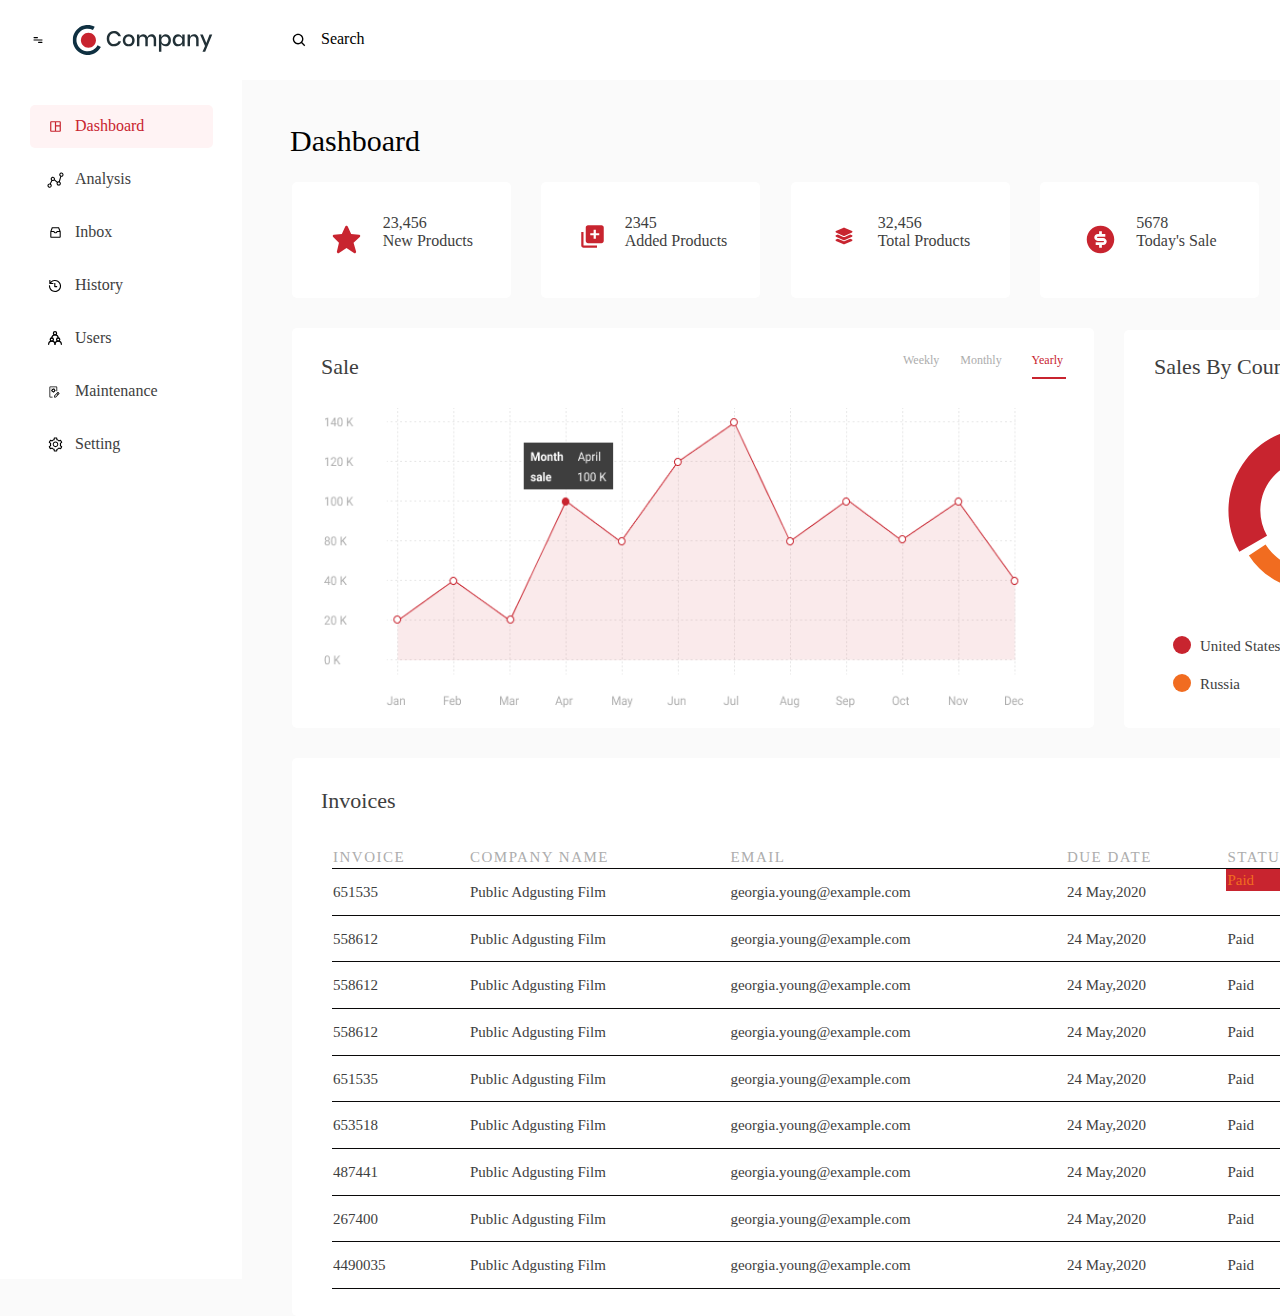
==== HTML Training Assignment/dashboard.html @ 665426aa "Add files via upload" ====
<!DOCTYPE html>

<head>
    <title>Dashboard</title>
    <link rel="stylesheet" href="css/dashboard.css" type="text/css">


</head>

<body>
    <div class="header">
        <img src="images\Assets\menu-bar.svg" alt="Menu-bar" class="menu-bar">
        <img src="images\Assets\logo.svg" alt="logo" class="logo">
        <img src="images\Assets\search-icon.svg" alt="search-icon" class="search-icon">
        <div class="search">
            Search
        </div>
        <img src="images/Assets/notification-icon.svg" alt="notification" class="notification">
        <img src="images/Assets/profile.png" alt="profile" class="profile">
        <div class="name">
            John Doe
        </div>
        <img src="images/Assets/downward-arrow.svg" alt="dwn-arrow" class="dwn-arrow">
    </div>

    <div class="navigation">
        <div class="dashboard">
            <div class="dashbrd">Dashboard</div>
        </div>
        <img src="images/Assets/dashboard-active.svg" alt="dashboard" class="dashboard-img">
        <div class="analysis">Analysis</div>
        <img src="images/Assets/graph-default.svg " alt="analysis" class="as">
        <div class="inbox">Inbox</div>
        <img src="images/Assets/inbox-default.svg " alt="inbox" class="inb">
        <div class="history">History</div>
        <img src="images/Assets/clock-default.svg " alt="history" class="his">
        <div class="users">Users</div>
        <img src="images/Assets/user-default.svg " alt="users" class="user">
        <div class="maintenance">Maintenance</div>
        <img src="images/Assets/maintenance-default.svg " alt="maintenance" class="mtn">
        <div class="setting">Setting</div>
        <img src="images/Assets/setting-default.svg " alt="setting" class="set">
    </div>

    <div class="dashbrd1">Dashboard</div>


    <div class="bx1">
        <img src="images/Assets/star.svg" alt="star" class="star">
        <div class="text1">23,456<br>New Products</div>
    </div>
    <div class="bx2">
        <img src="images/Assets/new-product.svg" alt="new-product" class="n-product">
        <div class="text2">2345<br>Added Products</div>
    </div>
    <div class="bx3">
        <img src="images/Assets/total-product.svg" alt="total" class="total">
        <div class="text3">32,456<br>Total Products</div>
    </div>
    <div class="bx4">
        <img src="images/Assets/dollar-filled.svg" alt="dollar" class="dollar">
        <div class="text4">5678<br>Today's Sale</div>
    </div>
    <div class="bx5">
        <img src="images/Assets/money-bag.svg" alt="money-bag" class="m-bag">
        <div class="text5">33,5342<br>Total Sale</div>
    </div>

    <div class="graph1">
        <div class="sale">Sale</div>
        <img src="images/Assets/data-graph.png" alt="Graph" class="grp1">
        <div class="w-m">Weekly &nbsp; &nbsp; &nbsp; Monthly</div>
        <div class="yr">Yearly</div>
        <div class="u"></div>
    </div>
    <div class="graph2">
        <img src="images/Assets/pie-chart.svg" alt="Pie Chart" class="grp2">
        <div class="sales-cntry">Sales By Country</div>
        <div class="rc1"></div>
        <div class="c1">United States of America</div>
        <div class="rc2"></div>
        <div class="c2">Russia</div>
        <div class="rc3"></div>
        <div class="c3">Canada</div>
        <div class="rc4"></div>
        <div class="c4">India</div>
    </div>

    <!-- .........................................................................................    -->

    <div class="ttable">

        <table class="table">

            <div class="t-h">Invoices</div>
            <div class="viewAll">View All</div>
            <br>
            <br>
            <thead>
                <tr>
                    <th scope="col">INVOICE</th>
                    <th scope="col">COMPANY NAME</th>
                    <th scope="col">EMAIL</th>
                    <th scope="col">DUE DATE</th>
                    <th scope="col">STATUS</th>
                    <th scope="col">AMOUNT</th>
                </tr>
            </thead>
            <tbody>
                <tr>
                    <td>651535</td>
                    <td>Public Adgusting Film</td>
                    <td>georgia.young@example.com</td>
                    <td>24 May,2020</td>
                    <td class="p">Paid</td>
                    <td>$47,800</td>
                </tr>
                <tr>
                    <td>558612</td>
                    <td>Public Adgusting Film</td>
                    <td>georgia.young@example.com</td>
                    <td>24 May,2020</td>
                    <td>Paid</td>
                    <td>$47,800</td>
                </tr>
                <tr>
                    <td>558612</td>
                    <td>Public Adgusting Film</td>
                    <td>georgia.young@example.com</td>
                    <td>24 May,2020</td>
                    <td>Paid</td>
                    <td>$47,800</td>
                </tr>
                <tr>
                    <td>558612</td>
                    <td>Public Adgusting Film</td>
                    <td>georgia.young@example.com</td>
                    <td>24 May,2020</td>
                    <td>Paid</td>
                    <td>$47,800</td>
                </tr>
                <tr>
                    <td>651535</td>
                    <td>Public Adgusting Film</td>
                    <td>georgia.young@example.com</td>
                    <td>24 May,2020</td>
                    <td>Paid</td>
                    <td>$47,800</td>
                </tr>
                <tr>
                    <td>653518</td>
                    <td>Public Adgusting Film</td>
                    <td>georgia.young@example.com</td>
                    <td>24 May,2020</td>
                    <td>Paid</td>
                    <td>$47,800</td>
                </tr>
                <tr>
                    <td>487441</td>
                    <td>Public Adgusting Film</td>
                    <td>georgia.young@example.com</td>
                    <td>24 May,2020</td>
                    <td>Paid</td>
                    <td>$47,800</td>
                </tr>
                <tr>
                    <td>267400</td>
                    <td>Public Adgusting Film</td>
                    <td>georgia.young@example.com</td>
                    <td>24 May,2020</td>
                    <td>Paid</td>
                    <td>$47,800</td>
                </tr>
                <tr>
                    <td>4490035</td>
                    <td>Public Adgusting Film</td>
                    <td>georgia.young@example.com</td>
                    <td>24 May,2020</td>
                    <td>Paid</td>
                    <td>$47,800</td>
                </tr>
            </tbody>
        </table>
</body>
---- HTML Training Assignment/css/dashboard.css ----
body {
    background-color: #FAFAFA;
}

.header {
    top: 0px;
    left: 0px;
    height: 80px;
    width: 1560px;
    background: #FFFFFF 0% 0% no-repeat padding-box;
    opacity: 1;
    position: absolute;
}

.menu-bar {
    top: 34px;
    left: 29px;
    width: 18px;
    height: 12px;
    opacity: 1;
    position: absolute;
}

.logo {
    top: 25px;
    left: 72px;
    width: 142px;
    height: 30px;
    opacity: 1;
    position: absolute;
}

.search-icon {
    top: 32px;
    left: 291px;
    width: 16px;
    height: 16px;
    opacity: 1;
    position: absolute;
}

.search {
    top: 28px;
    left: 321px;
    width: 49px;
    height: 21px;
    text-align: left;
    font: normal normal normal 16px/21px Roboto;
    letter-spacing: 0px;
    color: #000000;
    opacity: 1;
    position: absolute;
}

.notification {
    top: 28px;
    left: 1294px;
    width: 22px;
    height: 21px;
    opacity: 1;
    position: absolute;
}

.profile {
    top: 18px;
    left: 1368px;
    width: 44px;
    height: 44px;
    background: transparent 0% 0% no-repeat padding-box;
    opacity: 1;
    position: absolute;
}

.name {
    top: 28px;
    left: 1424px;
    width: 68px;
    height: 21px;
    text-align: left;
    font: normal normal normal 16px/21px Roboto;
    letter-spacing: 0px;
    color: #000000;
    opacity: 1;
    position: absolute;
}

.dwn-arrow {
    top: 37px;
    left: 1507px;
    width: 10px;
    height: 6px;
    background: 0% 0% no-repeat padding-box;
    opacity: 1;
    position: absolute;
}

.navigation {
    top: 0px;
    left: 0px;
    width: 242px;
    height: 1279px;
    background: #FFFFFF 0% 0% no-repeat padding-box;
    opacity: 1;
    float: left;
    clear: both;
    z-index: -1;
    position: absolute;
}

.dashboard {
    top: 105px;
    left: 30px;
    width: 183px;
    height: 43px;
    background: #FFF3F4 0% 0% no-repeat padding-box;
    border-radius: 5px;
    opacity: 1;
    position: absolute;
}

.analysis1 {
    top: 158px;
    left: 30px;
    width: 183px;
    height: 43px;
    background: #FFF3F4 0% 0% no-repeat padding-box;
    border-radius: 5px;
    opacity: 1;
    position: absolute;
}

.dashboard-img {
    top: 119px;
    left: 48px;
    width: 15px;
    height: 15px;
    position: absolute;
}

.dashbrd {
    top: 9.97px;
    left: 45px;
    width: 78px;
    height: 21px;
    text-align: left;
    font: normal normal normal 16px/21px Roboto;
    letter-spacing: 0px;
    color: #C8242F;
    opacity: 1;
    position: absolute;
}

.dashbrd2 {
    top: 115px;
    left: 75px;
    width: 78px;
    height: 21px;
    text-align: left;
    font: normal normal normal 16px/21px Roboto;
    letter-spacing: 0px;
    color: #3E3E3E;
    opacity: 1;
    position: absolute;
}

.analysis {
    top: 168px;
    left: 75px;
    width: 60px;
    height: 21px;
    text-align: left;
    font: normal normal normal 16px/21px Roboto;
    letter-spacing: 0px;
    color: #3E3E3E;
    opacity: 1;
    position: absolute;
}

.analysis2 {
    top: 9.97px;
    left: 45px;
    width: 60px;
    height: 21px;
    text-align: left;
    font: normal normal normal 16px/21px Roboto;
    letter-spacing: 0px;
    color: #C8242F;
    opacity: 1;
    position: absolute;
}

.as {
    top: 171px;
    left: 46px;
    width: 19px;
    height: 18px;
    position: absolute;
}

.inbox {
    top: 221px;
    left: 75px;
    width: 39px;
    height: 21px;
    text-align: left;
    font: normal normal normal 16px/21px Roboto;
    letter-spacing: 0px;
    color: #3E3E3E;
    opacity: 1;
    position: absolute;
}

.inb {
    top: 225px;
    left: 48px;
    width: 15px;
    height: 15px;
    position: absolute;
}

.history {
    top: 274px;
    left: 75px;
    width: 51px;
    height: 21px;
    text-align: left;
    font: normal normal normal 16px/21px Roboto;
    letter-spacing: 0px;
    color: #3E3E3E;
    opacity: 1;
    position: absolute;
}

.his {
    top: 278px;
    left: 47px;
    width: 16px;
    height: 16px;
    position: absolute;
}

.users {
    top: 327px;
    left: 75px;
    width: 41px;
    height: 21px;
    text-align: left;
    font: normal normal normal 16px/21px Roboto;
    letter-spacing: 0px;
    color: #3E3E3E;
    opacity: 1;
    position: absolute;
}

.user {
    top: 330px;
    left: 47px;
    width: 16px;
    height: 16px;
    position: absolute;
}

.maintenance {
    top: 380px;
    left: 75px;
    width: 92px;
    height: 21px;
    text-align: left;
    font: normal normal normal 16px/21px Roboto;
    letter-spacing: 0px;
    color: #3E3E3E;
    opacity: 1;
    position: absolute;
}

.mtn {
    top: 383px;
    left: 48px;
    width: 13px;
    height: 18px;
    position: absolute;
}

.setting {
    top: 433px;
    left: 75px;
    width: 50px;
    height: 21px;
    text-align: left;
    font: normal normal normal 16px/21px Roboto;
    letter-spacing: 0px;
    color: #3E3E3E;
    opacity: 1;
    position: absolute;
}

.set {
    top: 436px;
    left: 47px;
    width: 17px;
    height: 17px;
    position: absolute;
}

.dashbrd1 {
    top: 121px;
    left: 290px;
    width: 146px;
    height: 39px;
    text-align: left;
    font: normal normal 300 30px/39px Roboto;
    letter-spacing: 0px;
    color: #000000;
    float: left;
    position: absolute;
}

.graph1 {
    top: 328px;
    left: 292px;
    width: 802px;
    height: 400px;
    background: #FFFFFF 0% 0% no-repeat padding-box;
    border-radius: 5px;
    opacity: 1;
    position: absolute;
}

.grp1 {
    top: 80px;
    left: 32px;
    width: 700px;
    height: 300px;
    opacity: 1;
    position: absolute;
}

.sale {
    top: 23.52px;
    left: 29px;
    width: 43px;
    height: 29px;
    text-align: left;
    color: #3E3E3E;
    font: normal normal 250 22px/29px Roboto;
    letter-spacing: 0px;
    opacity: 1;
    position: absolute;
}

.w-m {
    top: 24.1px;
    left: 611px;
    width: 108px;
    height: 16px;
    text-align: left;
    font: normal normal normal 12px/16px Roboto;
    letter-spacing: 0px;
    color: #ADADAD;
    opacity: 1;
    position: absolute;
}

.yr {
    top: 24.1px;
    left: 739.58px;
    width: 33px;
    height: 16px;
    text-align: left;
    font: normal normal normal 12px/16px Roboto;
    letter-spacing: 0px;
    color: #C8242F;
    opacity: 1;
    position: absolute;
}

.u {
    top: 49px;
    left: 740px;
    width: 32px;
    height: 0px;
    border: 1px solid #C8242F;
    opacity: 1;
    position: absolute;
}

.graph2 {
    top: 330px;
    left: 1124px;
    width: 385px;
    height: 398px;
    background: #FFFFFF 0% 0% no-repeat padding-box;
    border-radius: 5px;
    opacity: 1;
    position: absolute;
}

.grp2 {
    top: 78px;
    left: 89px;
    width: 200px;
    height: 210px;
    position: absolute;
}

.sales-cntry {
    top: 22px;
    left: 30px;
    width: 165px;
    height: 29px;
    text-align: left;
    font: normal normal 290 22px/29px Roboto;
    letter-spacing: 0px;
    color: #3E3E3E;
    opacity: 1;
    position: absolute;
}

.rc1 {
    top: 306px;
    left: 49px;
    width: 18px;
    height: 18px;
    background: #C8242F 0% 0% no-repeat padding-box;
    opacity: 1;
    position: absolute;
    border-radius: 50%;
}

.rc2 {
    top: 344px;
    left: 49px;
    width: 18px;
    height: 18px;
    background: #F16C20 0% 0% no-repeat padding-box;
    opacity: 1;
    position: absolute;
    border-radius: 50%;
}

.rc3 {
    top: 306px;
    left: 268px;
    width: 18px;
    height: 18px;
    background: #A2B86C 0% 0% no-repeat padding-box;
    opacity: 1;
    position: absolute;
    border-radius: 50%;
}

.rc4 {
    top: 344px;
    left: 268px;
    width: 18px;
    height: 18px;
    background: #EBC844 0% 0% no-repeat padding-box;
    opacity: 1;
    position: absolute;
    border-radius: 50%;
}

.c1 {
    top: 306px;
    left: 76px;
    width: 166px;
    height: 20px;
    text-align: left;
    font: normal normal normal 15px/20px Roboto;
    letter-spacing: 0px;
    color: #3E3E3E;
    opacity: 1;
    position: absolute;
}

.c2 {
    top: 344px;
    left: 76px;
    width: 45px;
    height: 20px;
    text-align: left;
    font: normal normal normal 15px/20px Roboto;
    letter-spacing: 0px;
    color: #3E3E3E;
    opacity: 1;
    position: absolute;
}

.c3 {
    top: 306px;
    left: 295px;
    width: 51px;
    height: 20px;
    text-align: left;
    font: normal normal normal 15px/20px Roboto;
    letter-spacing: 0px;
    color: #3E3E3E;
    opacity: 1;
    position: absolute;
}

.c4 {
    top: 344px;
    left: 295px;
    width: 33px;
    height: 20px;
    text-align: left;
    font: normal normal normal 15px/20px Roboto;
    letter-spacing: 0px;
    color: #3E3E3E;
    opacity: 1;
    position: absolute;
}

.bx1 {
    top: 182px;
    left: 292px;
    width: 219px;
    height: 116px;
    background: #FFFFFF 0% 0% no-repeat padding-box;
    border-radius: 5px;
    opacity: 1;
    position: absolute;
}

.star {
    top: 41px;
    left: 38px;
    width: 33px;
    height: 33px;
    position: absolute;
}

.text1 {
    top: 32px;
    left: 90.7px;
    width: 100px;
    height: 33px;
    text-align: left;
    font: normal normal medium 25px/33px Roboto;
    letter-spacing: 0px;
    color: #3E3E3E;
    opacity: 1;
    position: absolute;
}

.bx2 {
    top: 182px;
    left: 541px;
    width: 219px;
    height: 116px;
    background: #FFFFFF 0% 0% no-repeat padding-box;
    border-radius: 5px;
    opacity: 1;
    position: absolute;
}

.n-product {
    top: 41px;
    left: 37.7px;
    width: 27px;
    height: 27px;
    position: absolute;
}

.text2 {
    top: 32px;
    left: 83.7px;
    width: 107px;
    height: 20px;
    text-align: left;
    font: normal normal medium 15px/20px Roboto;
    letter-spacing: 0px;
    color: #3E3E3E;
    opacity: 1;
    position: absolute;
}

.bx3 {
    top: 182px;
    left: 791px;
    width: 219px;
    height: 116px;
    background: #FFFFFF 0% 0% no-repeat padding-box;
    border-radius: 5px;
    opacity: 1;
    position: absolute;
}

.total {
    top: 41px;
    left: 39.7px;
    width: 26px;
    height: 26px;
    position: absolute;
}

.text3 {
    top: 32px;
    left: 86.7px;
    width: 100px;
    height: 33px;
    text-align: left;
    font: normal normal medium 25px/33px Roboto;
    letter-spacing: 0px;
    color: #3E3E3E;
    opacity: 1;
    position: absolute;
}

.bx4 {
    top: 182px;
    left: 1040px;
    width: 219px;
    height: 116px;
    background: #FFFFFF 0% 0% no-repeat padding-box;
    border-radius: 5px;
    opacity: 1;
    position: absolute;
}

.dollar {
    top: 41px;
    left: 43.53px;
    width: 33px;
    height: 33px;
    position: absolute;
}

.text4 {
    top: 32px;
    left: 96.2px;
    width: 100px;
    height: 33px;
    text-align: left;
    font: normal normal medium 25px/33px Roboto;
    letter-spacing: 0px;
    color: #3E3E3E;
    opacity: 1;
    position: absolute;
}

.bx5 {
    top: 182px;
    left: 1290px;
    width: 219px;
    height: 116px;
    background: #FFFFFF 0% 0% no-repeat padding-box;
    border-radius: 5px;
    opacity: 1;
    position: absolute;
}

.m-bag {
    top: 43px;
    left: 42px;
    width: 29px;
    height: 30px;
    position: absolute;
}

.text5 {
    top: 32px;
    left: 92.2px;
    width: 91px;
    height: 33px;
    text-align: left;
    font: normal normal medium 25px/33px Roboto;
    letter-spacing: 0px;
    color: #3E3E3E;
    opacity: 1;
    position: absolute;
}

.one-column {
    top: 205px;
    left: 321px;
    width: 121px;
    height: 29px;
    text-align: left;
    font: normal normal 200 22px/29px Roboto;
    letter-spacing: 0px;
    color: #3E3E3E;
    opacity: 1;
    position: absolute;
}

form {
    background-color: #FAFAFA;
}

.fname {
    top: 249px;
    left: 323px;
    width: 1157px;
    height: 49px;
    border: 1px solid #ADADAD;
    border-radius: 5px;
    opacity: 1;
    position: absolute;
}

.dropdown {
    top: 319px;
    left: 323px;
    width: 1157px;
    height: 49px;
    border: 1px solid #ADADAD;
    border-radius: 5px;
    position: absolute;
}

.m-lines {
    top: 388px;
    left: 323px;
    width: 1157px;
    height: 130px;
    border: 1px solid #ADADAD;
    border-radius: 5px;
    opacity: 1;
    position: absolute;
}

.ttable {
    position: absolute;
    top: 758px;
    left: 292px;
    width: 1217px;
    height: 558px;
    background: #FFFFFF 0% 0% no-repeat padding-box;
    border-radius: 5px;
    opacity: 1;
}

.table {
    top: 88.13px;
    left: 40px;
    width: 95%;
    height: 443px;
    text-align: left;
    color: #ADADAD;
    opacity: 1;
    border-collapse: collapse;
    position: absolute;
}

.t-h {
    top: 27.53px;
    left: 29px;
    width: 82px;
    height: 29px;
    text-align: left;
    font: normal normal 200 22px/29px Roboto;
    letter-spacing: 0px;
    color: #3E3E3E;
    opacity: 1;
    position: absolute;
}

.viewAll {
    top: 26.1px;
    left: 1145px;
    width: 43px;
    height: 16px;
    text-align: left;
    font: normal normal normal 12px/16px Roboto;
    letter-spacing: 0px;
    color: #C8242F;
    opacity: 1;
    position: absolute;
}

th {
    text-align: left;
    font: normal normal normal 15px/20px Roboto;
    letter-spacing: 1.5px;
    color: #ADADAD;
    opacity: 1;
}

tr {
    text-align: left;
    font: normal normal normal 15px/20px Roboto;
    letter-spacing: 0px;
    color: #3E3E3E;
    opacity: 1;
    border-bottom: 1px solid rgb(10, 9, 9);
}

.p {
    background-color: #C8242F;
    color: #F16C20;
    display: flex;
    flex-wrap: wrap;
}

.two-column {
    top: 562px;
    left: 321px;
    width: 1157px;
    height: 94px;
    text-align: left;
    font: normal normal medium 22px/29px Roboto;
    letter-spacing: 0px;
    color: #3E3E3E;
    opacity: 1;
    position: absolute;
}
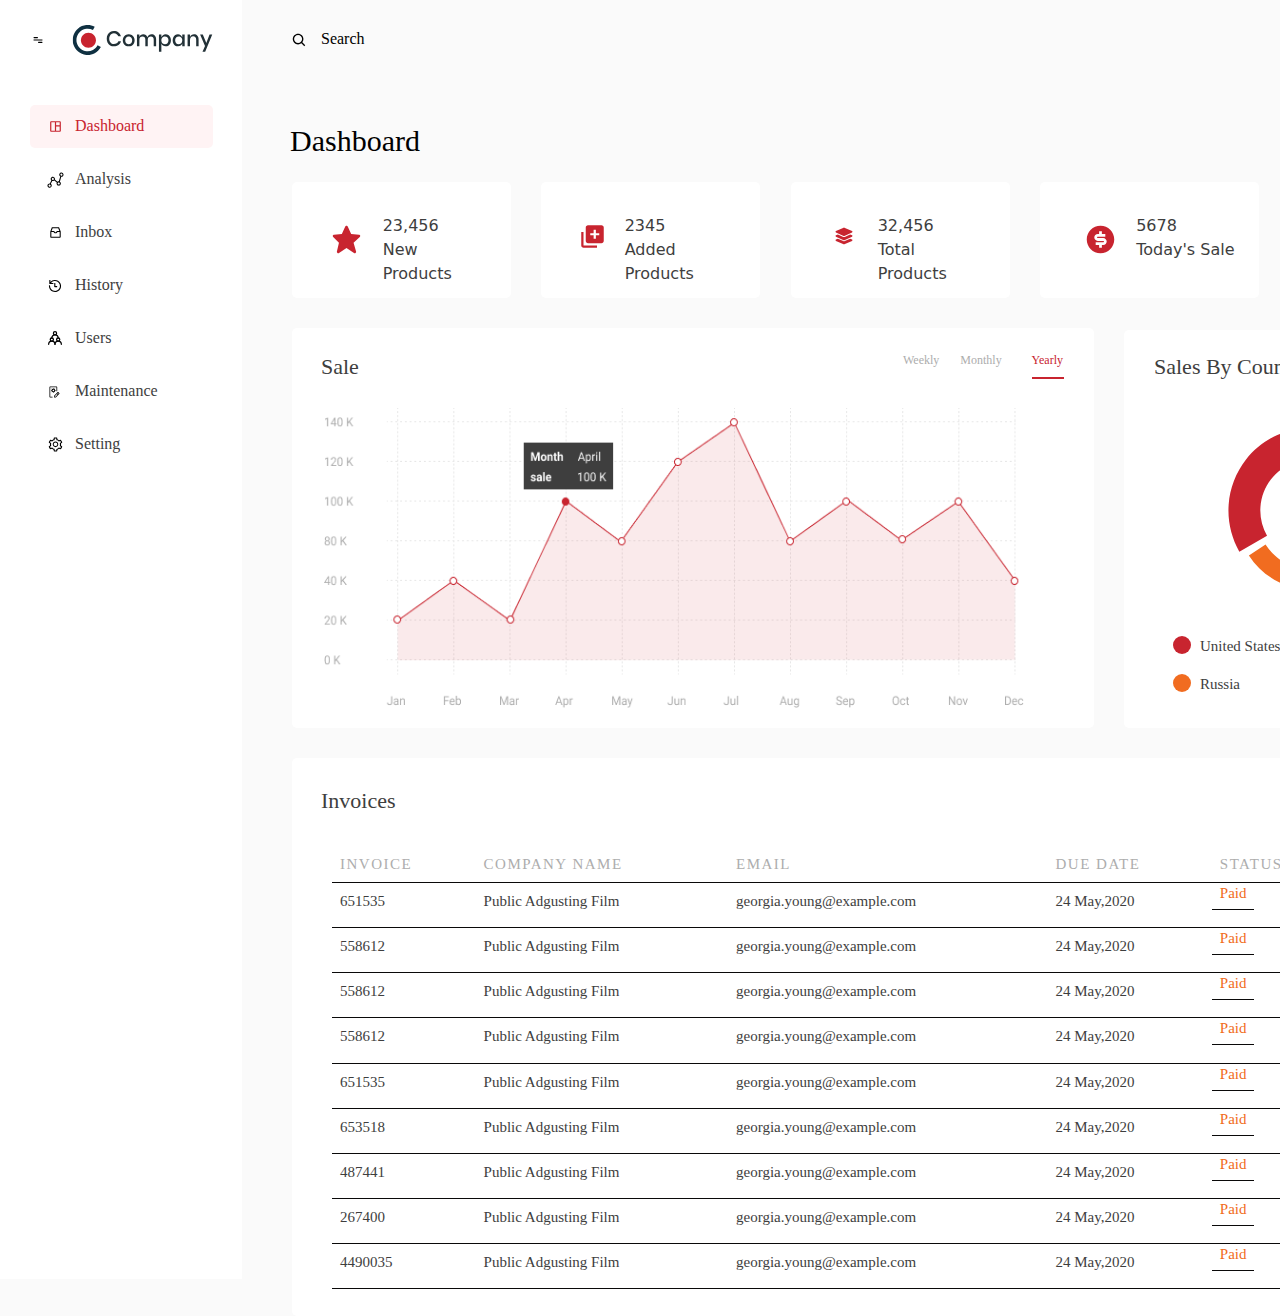
==== commit cbc89767: "My complete HTML Assignment" ====
--- a/HTML Training Assignment/dashboard.html
+++ b/HTML Training Assignment/dashboard.html
@@ -2,27 +2,37 @@
 
 <head>
     <title>Dashboard</title>
+    <meta name="viewport" content="width=device-width" , initial-scale="1">
+    <link href="css/bootstrap.min.css" rel="stylesheet" type="text/css">
     <link rel="stylesheet" href="css/dashboard.css" type="text/css">
+    <link rel="stylesheet" href="css/dashboard.css" type="text/css" media="screen and (min-width:  360px)">
 
 
 </head>
 
 <body>
-    <div class="header">
-        <img src="images\Assets\menu-bar.svg" alt="Menu-bar" class="menu-bar">
-        <img src="images\Assets\logo.svg" alt="logo" class="logo">
-        <img src="images\Assets\search-icon.svg" alt="search-icon" class="search-icon">
-        <div class="search">
-            Search
+    <div class="container-fluid">
+        <div class="row">
+            <div class="col-2">
+                <img src="images\Assets\menu-bar.svg" alt="Menu-bar" class="menu-bar">
+                <img src="images\Assets\logo.svg" alt="logo" class="logo">
+            </div>
+            <div class="col-8">
+                <img src="images\Assets\search-icon.svg" alt="search-icon" class="search-icon">
+                <div class="search">
+                    Search
+                </div>
+            </div>
+            <div class="col-2">
+                <img src="images/Assets/notification-icon.svg" alt="notification" class="notification">
+                <img src="images/Assets/profile.png" alt="profile" class="profile">
+                <span class="name">
+            John Doe
+        </span>
+                <img src="images/Assets/downward-arrow.svg" alt="dwn-arrow" class="dwn-arrow">
+            </div>
         </div>
-        <img src="images/Assets/notification-icon.svg" alt="notification" class="notification">
-        <img src="images/Assets/profile.png" alt="profile" class="profile">
-        <div class="name">
-            John Doe
-        </div>
-        <img src="images/Assets/downward-arrow.svg" alt="dwn-arrow" class="dwn-arrow">
     </div>
-
     <div class="navigation">
         <div class="dashboard">
             <div class="dashbrd">Dashboard</div>
@@ -120,7 +130,7 @@
                     <td>Public Adgusting Film</td>
                     <td>georgia.young@example.com</td>
                     <td>24 May,2020</td>
-                    <td>Paid</td>
+                    <td class="p">Paid</td>
                     <td>$47,800</td>
                 </tr>
                 <tr>
@@ -128,7 +138,7 @@
                     <td>Public Adgusting Film</td>
                     <td>georgia.young@example.com</td>
                     <td>24 May,2020</td>
-                    <td>Paid</td>
+                    <td class="p">Paid</td>
                     <td>$47,800</td>
                 </tr>
                 <tr>
@@ -136,7 +146,7 @@
                     <td>Public Adgusting Film</td>
                     <td>georgia.young@example.com</td>
                     <td>24 May,2020</td>
-                    <td>Paid</td>
+                    <td class="p">Paid</td>
                     <td>$47,800</td>
                 </tr>
                 <tr>
@@ -144,7 +154,7 @@
                     <td>Public Adgusting Film</td>
                     <td>georgia.young@example.com</td>
                     <td>24 May,2020</td>
-                    <td>Paid</td>
+                    <td class="p">Paid</td>
                     <td>$47,800</td>
                 </tr>
                 <tr>
@@ -152,7 +162,7 @@
                     <td>Public Adgusting Film</td>
                     <td>georgia.young@example.com</td>
                     <td>24 May,2020</td>
-                    <td>Paid</td>
+                    <td class="p">Paid</td>
                     <td>$47,800</td>
                 </tr>
                 <tr>
@@ -160,7 +170,7 @@
                     <td>Public Adgusting Film</td>
                     <td>georgia.young@example.com</td>
                     <td>24 May,2020</td>
-                    <td>Paid</td>
+                    <td class="p">Paid</td>
                     <td>$47,800</td>
                 </tr>
                 <tr>
@@ -168,7 +178,7 @@
                     <td>Public Adgusting Film</td>
                     <td>georgia.young@example.com</td>
                     <td>24 May,2020</td>
-                    <td>Paid</td>
+                    <td class="p">Paid</td>
                     <td>$47,800</td>
                 </tr>
                 <tr>
@@ -176,7 +186,7 @@
                     <td>Public Adgusting Film</td>
                     <td>georgia.young@example.com</td>
                     <td>24 May,2020</td>
-                    <td>Paid</td>
+                    <td class="p">Paid</td>
                     <td>$47,800</td>
                 </tr>
             </tbody>
--- a/HTML Training Assignment/css/dashboard.css
+++ b/HTML Training Assignment/css/dashboard.css
@@ -1,12 +1,73 @@
 body {
     background-color: #FAFAFA;
+}
+
+.container-fluid {
+    background: #FAFAFA 0% 0% no-repeat padding-box;
+}
+
+@media screen and (min-width:360px) {
+    .header {
+        top: 0%;
+        left: 0%;
+        height: 8%;
+        width: 100%;
+    }
+    .menu-bar {
+        top: 3.4%;
+        left: 2%;
+        width: 1.2%;
+        height: 0.8%;
+    }
+    .logo {
+        top: 25px;
+        left: 72px;
+        width: 142px;
+        height: 30px;
+    }
+    .search-icon {
+        top: 32px;
+        left: 291px;
+        width: 16px;
+        height: 16px;
+    }
+    .search {
+        top: 28px;
+        left: 321px;
+        width: 49px;
+        height: 21px;
+    }
+    .notification {
+        top: 28px;
+        left: 1294px;
+        width: 22px;
+        height: 21px;
+    }
+    .profile {
+        top: 18px;
+        left: 1368px;
+        width: 44px;
+        height: 44px;
+    }
+    .name {
+        top: 28px;
+        left: 1424px;
+        width: 68px;
+        height: 21px;
+    }
+    .dwn-arrow {
+        top: 37px;
+        left: 1507px;
+        width: 10px;
+        height: 6px;
+    }
 }
 
 .header {
     top: 0px;
     left: 0px;
     height: 80px;
-    width: 1560px;
+    width: 100%;
     background: #FFFFFF 0% 0% no-repeat padding-box;
     opacity: 1;
     position: absolute;
@@ -700,6 +761,15 @@
     position: absolute;
 }
 
+.form-group {
+    position: relative;
+}
+
+.form-control {
+    height: 40px;
+    margin-top: 20px;
+}
+
 .dropdown {
     top: 319px;
     left: 323px;
@@ -790,8 +860,8 @@
 .p {
     background-color: #C8242F;
     color: #F16C20;
-    display: flex;
     flex-wrap: wrap;
+    display: inline;
 }
 
 .two-column {
@@ -805,4 +875,57 @@
     color: #3E3E3E;
     opacity: 1;
     position: absolute;
+}
+
+.three-column {
+    top: 769px;
+    left: 321px;
+    font: normal normal medium 22px/29px Roboto;
+    letter-spacing: 0px;
+    color: #3E3E3E;
+    opacity: 1;
+    position: absolute;
+}
+
+.four-column {
+    top: 910px;
+    left: 321px;
+    letter-spacing: 0px;
+    color: #3E3E3E;
+    opacity: 1;
+    position: absolute;
+}
+
+.tab1,
+.tab2,
+.tab3 {
+    font-size: 15px;
+    margin-right: 36px;
+}
+
+.tab1 {
+    color: red;
+    text-underline-offset: 17px;
+    text-decoration-thickness: 2px;
+}
+
+.tab2,
+.tab3 {
+    text-decoration-color: white;
+}
+
+.singleLine {
+    border: 1px solid #ADADAD;
+    margin-top: 13px;
+    margin-bottom: 27px;
+}
+
+.lorem {
+    margin-bottom: 75px;
+}
+
+.container text-center {
+    top: 607px;
+    left: 323px;
+    position: absolute;
 }--- a/HTML Training Assignment/css/dashboard.css
+++ b/HTML Training Assignment/css/dashboard.css
@@ -1,12 +1,73 @@
 body {
     background-color: #FAFAFA;
+}
+
+.container-fluid {
+    background: #FAFAFA 0% 0% no-repeat padding-box;
+}
+
+@media screen and (min-width:360px) {
+    .header {
+        top: 0%;
+        left: 0%;
+        height: 8%;
+        width: 100%;
+    }
+    .menu-bar {
+        top: 3.4%;
+        left: 2%;
+        width: 1.2%;
+        height: 0.8%;
+    }
+    .logo {
+        top: 25px;
+        left: 72px;
+        width: 142px;
+        height: 30px;
+    }
+    .search-icon {
+        top: 32px;
+        left: 291px;
+        width: 16px;
+        height: 16px;
+    }
+    .search {
+        top: 28px;
+        left: 321px;
+        width: 49px;
+        height: 21px;
+    }
+    .notification {
+        top: 28px;
+        left: 1294px;
+        width: 22px;
+        height: 21px;
+    }
+    .profile {
+        top: 18px;
+        left: 1368px;
+        width: 44px;
+        height: 44px;
+    }
+    .name {
+        top: 28px;
+        left: 1424px;
+        width: 68px;
+        height: 21px;
+    }
+    .dwn-arrow {
+        top: 37px;
+        left: 1507px;
+        width: 10px;
+        height: 6px;
+    }
 }
 
 .header {
     top: 0px;
     left: 0px;
     height: 80px;
-    width: 1560px;
+    width: 100%;
     background: #FFFFFF 0% 0% no-repeat padding-box;
     opacity: 1;
     position: absolute;
@@ -700,6 +761,15 @@
     position: absolute;
 }
 
+.form-group {
+    position: relative;
+}
+
+.form-control {
+    height: 40px;
+    margin-top: 20px;
+}
+
 .dropdown {
     top: 319px;
     left: 323px;
@@ -790,8 +860,8 @@
 .p {
     background-color: #C8242F;
     color: #F16C20;
-    display: flex;
     flex-wrap: wrap;
+    display: inline;
 }
 
 .two-column {
@@ -805,4 +875,57 @@
     color: #3E3E3E;
     opacity: 1;
     position: absolute;
+}
+
+.three-column {
+    top: 769px;
+    left: 321px;
+    font: normal normal medium 22px/29px Roboto;
+    letter-spacing: 0px;
+    color: #3E3E3E;
+    opacity: 1;
+    position: absolute;
+}
+
+.four-column {
+    top: 910px;
+    left: 321px;
+    letter-spacing: 0px;
+    color: #3E3E3E;
+    opacity: 1;
+    position: absolute;
+}
+
+.tab1,
+.tab2,
+.tab3 {
+    font-size: 15px;
+    margin-right: 36px;
+}
+
+.tab1 {
+    color: red;
+    text-underline-offset: 17px;
+    text-decoration-thickness: 2px;
+}
+
+.tab2,
+.tab3 {
+    text-decoration-color: white;
+}
+
+.singleLine {
+    border: 1px solid #ADADAD;
+    margin-top: 13px;
+    margin-bottom: 27px;
+}
+
+.lorem {
+    margin-bottom: 75px;
+}
+
+.container text-center {
+    top: 607px;
+    left: 323px;
+    position: absolute;
 }